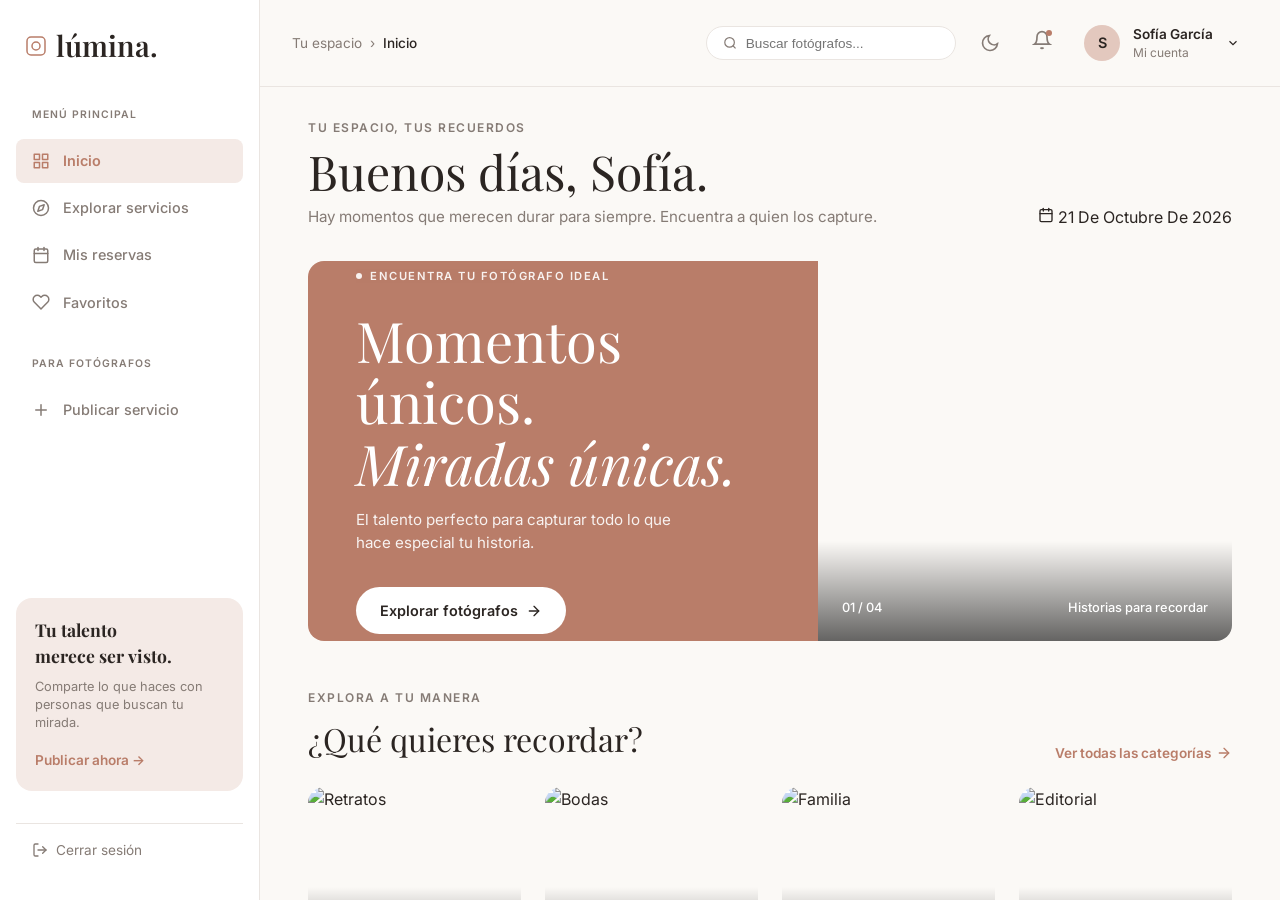
==== index.html @ 5fdb5029 "feat(html): estructura semántica de las 14 páginas de Lúmina Sesión 1 · Maquetación base: layout app" ====
<!DOCTYPE html>
<html lang="es">

<head>
  <meta charset="UTF-8">
  <meta name="viewport" content="width=device-width, initial-scale=1.0">
  <title>Inicio | Lúmina</title>
  <link rel="stylesheet" href="css/styles.css">
</head>

<body>
  <input type="checkbox" id="theme-toggle" aria-label="Cambiar entre tema claro y oscuro">
  <div class="app-layout">

    <!-- SIDEBAR IZQUIERDO -->
    <aside class="sidebar">
      <a href="index.html" class="sidebar__logo">
        <svg width="24" height="24" viewBox="0 0 24 24" fill="none" stroke="currentColor" stroke-width="1.5"
          stroke-linecap="round" stroke-linejoin="round" style="color: var(--color-primary);">
          <rect x="3" y="3" width="18" height="18" rx="4" ry="4"></rect>
          <circle cx="12" cy="12" r="4"></circle>
        </svg>
        lúmina.
      </a>

      <div class="sidebar__section-title">MENÚ PRINCIPAL</div>
      <nav class="sidebar__nav">
        <a href="index.html" class="active">
          <svg width="18" height="18" viewBox="0 0 24 24" fill="none" stroke="currentColor" stroke-width="2"
            stroke-linecap="round" stroke-linejoin="round">
            <rect x="3" y="3" width="7" height="7"></rect>
            <rect x="14" y="3" width="7" height="7"></rect>
            <rect x="14" y="14" width="7" height="7"></rect>
            <rect x="3" y="14" width="7" height="7"></rect>
          </svg>
          Inicio
        </a>
        <a href="explorar.html">
          <svg width="18" height="18" viewBox="0 0 24 24" fill="none" stroke="currentColor" stroke-width="2"
            stroke-linecap="round" stroke-linejoin="round">
            <circle cx="12" cy="12" r="10"></circle>
            <polygon points="16.24 7.76 14.12 14.12 7.76 16.24 9.88 9.88 16.24 7.76"></polygon>
          </svg>
          Explorar servicios
        </a>
        <a href="reservas.html">
          <svg width="18" height="18" viewBox="0 0 24 24" fill="none" stroke="currentColor" stroke-width="2"
            stroke-linecap="round" stroke-linejoin="round">
            <rect x="3" y="4" width="18" height="18" rx="2" ry="2"></rect>
            <line x1="16" y1="2" x2="16" y2="6"></line>
            <line x1="8" y1="2" x2="8" y2="6"></line>
            <line x1="3" y1="10" x2="21" y2="10"></line>
          </svg>
          Mis reservas
        </a>
        <a href="favoritos.html">
          <svg width="18" height="18" viewBox="0 0 24 24" fill="none" stroke="currentColor" stroke-width="2"
            stroke-linecap="round" stroke-linejoin="round">
            <path
              d="M20.84 4.61a5.5 5.5 0 0 0-7.78 0L12 5.67l-1.06-1.06a5.5 5.5 0 0 0-7.78 7.78l1.06 1.06L12 21.23l7.78-7.78 1.06-1.06a5.5 5.5 0 0 0 0-7.78z">
            </path>
          </svg>
          Favoritos
        </a>
      </nav>

      <div class="sidebar__section-title">PARA FOTÓGRAFOS</div>
      <nav class="sidebar__nav">
        <a href="crear.html">
          <svg width="18" height="18" viewBox="0 0 24 24" fill="none" stroke="currentColor" stroke-width="2"
            stroke-linecap="round" stroke-linejoin="round">
            <line x1="12" y1="5" x2="12" y2="19"></line>
            <line x1="5" y1="12" x2="19" y2="12"></line>
          </svg>
          Publicar servicio
        </a>
      </nav>

      <div class="sidebar__promo">
        <h4>Tu talento<br>merece ser visto.</h4>
        <p>Comparte lo que haces con personas que buscan tu mirada.</p>
        <a href="crear.html">Publicar ahora →</a>
      </div>

      <a href="login.html" class="sidebar__logout">
        <svg width="16" height="16" viewBox="0 0 24 24" fill="none" stroke="currentColor" stroke-width="2"
          stroke-linecap="round" stroke-linejoin="round">
          <path d="M9 21H5a2 2 0 0 1-2-2V5a2 2 0 0 1 2-2h4"></path>
          <polyline points="16 17 21 12 16 7"></polyline>
          <line x1="21" y1="12" x2="9" y2="12"></line>
        </svg>
        Cerrar sesión
      </a>
    </aside>

    <!-- CONTENIDO DERECHO -->
    <div class="main-wrapper">

      <!-- TOPBAR ACTUALIZADA -->
      <header class="topbar">
        <div class="breadcrumbs">
          Tu espacio <span>›</span> <strong>Inicio</strong> <!-- Cambia "Inicio" por el nombre de la página actual -->
        </div>
        <div class="topbar__actions">
          <div class="search-bar">
            <svg width="16" height="16" viewBox="0 0 24 24" fill="none" stroke="currentColor" stroke-width="2">
              <circle cx="11" cy="11" r="8"></circle>
              <line x1="21" y1="21" x2="16.65" y2="16.65"></line>
            </svg>
            <input type="text" placeholder="Buscar fotógrafos...">
          </div>

          <label for="theme-toggle" class="icon-btn theme-btn" title="Cambiar tema claro/oscuro" style="margin-right: 0.5rem; cursor: pointer;">
            <svg class="theme-icon--moon" width="20" height="20" viewBox="0 0 24 24" fill="none" stroke="currentColor" stroke-width="2">
              <path d="M21 12.79A9 9 0 1 1 11.21 3 7 7 0 0 0 21 12.79z"></path>
            </svg>
            <svg class="theme-icon--sun" width="20" height="20" viewBox="0 0 24 24" fill="none" stroke="currentColor" stroke-width="2">
              <circle cx="12" cy="12" r="4"></circle>
              <path d="M12 2v2M12 20v2M4.93 4.93l1.41 1.41M17.66 17.66l1.41 1.41M2 12h2M20 12h2M4.93 19.07l1.41-1.41M17.66 6.34l1.41-1.41"></path>
            </svg>
          </label>

          <!-- ENLACE A NOTIFICACIONES -->
          <a href="notificaciones.html" class="icon-btn" title="Notificaciones" style="text-decoration: none;">
            <svg width="20" height="20" viewBox="0 0 24 24" fill="none" stroke="currentColor" stroke-width="2">
              <path d="M18 8A6 6 0 0 0 6 8c0 7-3 9-3 9h18s-3-2-3-9"></path>
              <path d="M13.73 21a2 2 0 0 1-3.46 0"></path>
            </svg>
          </a>

          <!-- MENÚ DE USUARIO -->
          <div class="user-profile-wrapper">
            <input type="checkbox" id="user-menu-toggle" class="user-dropdown-toggle">
            <label for="user-menu-toggle" class="user-profile-btn">
              <div class="user-avatar">S</div>
              <div class="user-info">
                <span class="user-name">Sofía García</span>
                <span class="user-role">Mi cuenta</span>
              </div>
              <svg width="14" height="14" viewBox="0 0 24 24" fill="none" stroke="currentColor" stroke-width="2">
                <polyline points="6 9 12 15 18 9"></polyline>
              </svg>
            </label>
            <div class="user-dropdown">
              <a href="perfil.html">Mi perfil</a>
              <a href="ajustes.html">Configuración</a>
              <a href="ayuda.html">Ayuda</a>
              <hr>
              <a href="login.html" style="color: var(--color-primary); font-weight: 600;">Cerrar sesión</a>
            </div>
          </div>
        </div>
      </header>

      <!-- ÁREA PRINCIPAL -->
      <main class="content-area">

        <!-- Encabezado del Dashboard -->
        <div class="page-header" style="display: flex; justify-content: space-between; align-items: flex-end;">
          <div>
            <div class="page-header__subtitle">TU ESPACIO, TUS RECUERDOS</div>
            <h1>Buenos días, Sofía.</h1>
            <p>Hay momentos que merecen durar para siempre. Encuentra a quien los capture.</p>
          </div>
          <div class="date-badge">
            <svg width="16" height="16" viewBox="0 0 24 24" fill="none" stroke="currentColor" stroke-width="2"
              stroke-linecap="round" stroke-linejoin="round">
              <rect x="3" y="4" width="18" height="18" rx="2" ry="2"></rect>
              <line x1="16" y1="2" x2="16" y2="6"></line>
              <line x1="8" y1="2" x2="8" y2="6"></line>
              <line x1="3" y1="10" x2="21" y2="10"></line>
            </svg>
            21 De Octubre De 2026
          </div>
        </div>

        <!-- Hero Banner -->
        <section class="hero-banner">
          <div class="hero-banner__left">
            <div class="hero-banner__tag">ENCUENTRA TU FOTÓGRAFO IDEAL</div>
            <h2>Momentos únicos.<br><i>Miradas únicas.</i></h2>
            <p>El talento perfecto para capturar todo lo que hace especial tu historia.</p>
            <a href="explorar.html" class="btn-white">
              Explorar fotógrafos
              <svg width="16" height="16" viewBox="0 0 24 24" fill="none" stroke="currentColor" stroke-width="2"
                stroke-linecap="round" stroke-linejoin="round">
                <line x1="5" y1="12" x2="19" y2="12"></line>
                <polyline points="12 5 19 12 12 19"></polyline>
              </svg>
            </a>
          </div>
          <div class="hero-banner__right">
            <div class="hero-pagination">01 / 04</div>
            <div class="hero-caption">Historias para recordar</div>
          </div>
        </section>

        <!-- Sección Categorías -->
        <section>
          <div class="section-header">
            <div>
              <div class="page-header__subtitle">EXPLORA A TU MANERA</div>
              <h3>¿Qué quieres recordar?</h3>
            </div>
            <a href="explorar.html">Ver todas las categorías
              <svg width="16" height="16" viewBox="0 0 24 24" fill="none" stroke="currentColor" stroke-width="2"
                stroke-linecap="round" stroke-linejoin="round">
                <line x1="5" y1="12" x2="19" y2="12"></line>
                <polyline points="12 5 19 12 12 19"></polyline>
              </svg>
            </a>
          </div>

          <div class="categories-grid">
            <a href="detalle.html" class="category-card">
              <img src="https://images.unsplash.com/photo-1534528741775-53994a69daeb?q=80&w=500&auto=format&fit=crop"
                alt="Retratos">
              <div class="category-card__title">Retratos</div>
              <div class="category-card__arrow">↗</div>
            </a>
            <a href="detalle.html" class="category-card">
              <img src="https://images.unsplash.com/photo-1519741497674-611481863552?q=80&w=500&auto=format&fit=crop"
                alt="Bodas">
              <div class="category-card__title">Bodas</div>
              <div class="category-card__arrow">↗</div>
            </a>
            <a href="detalle.html" class="category-card">
              <img src="https://images.unsplash.com/photo-1511895426328-dc8714191300?q=80&w=500&auto=format&fit=crop"
                alt="Familia">
              <div class="category-card__title">Familia</div>
              <div class="category-card__arrow">↗</div>
            </a>
            <a href="detalle.html" class="category-card">
              <img src="https://images.unsplash.com/photo-1531746020798-e6953c6e8e04?q=80&w=500&auto=format&fit=crop"
                alt="Editorial">
              <div class="category-card__title">Editorial</div>
              <div class="category-card__arrow">↗</div>
            </a>
          </div>
        </section>

      </main>
    </div>
  </div>
</body>

</html>
---- css/styles.css ----
@import url('variables.css');

/* --- RESET Y BASE --- */
*, *::before, *::after { box-sizing: border-box; margin: 0; padding: 0; }
body { font-family: var(--font-sans); background: var(--color-bg); color: var(--color-text-main); line-height: 1.5; -webkit-font-smoothing: antialiased; height: 100vh; overflow: hidden; }
a { text-decoration: none; color: inherit; }
ul { list-style: none; }
img { max-width: 100%; display: block; object-fit: cover; }

/* --- LAYOUT PRINCIPAL (APP) --- */
.app-layout { display: flex; height: 100vh; }

/* --- SIDEBAR --- */
.sidebar { width: 260px; background: var(--color-surface); border-right: 1px solid var(--color-border); display: flex; flex-direction: column; padding: 1.5rem 1rem; height: 100%; flex-shrink: 0; overflow-y: auto; }
.sidebar__logo { font-family: var(--font-serif); font-size: 1.8rem; font-weight: 600; display: flex; align-items: center; gap: 0.5rem; margin-bottom: 2.5rem; padding-left: 0.5rem; }
.sidebar__section-title { font-size: 0.65rem; text-transform: uppercase; letter-spacing: 1px; color: var(--color-text-muted); margin-bottom: 1rem; padding-left: 1rem; font-weight: 600; }
.sidebar__nav { display: flex; flex-direction: column; gap: 0.2rem; margin-bottom: 2rem; }
.sidebar__nav a { display: flex; align-items: center; gap: 0.8rem; padding: 0.7rem 1rem; border-radius: var(--radius-sm); color: var(--color-text-muted); font-size: 0.9rem; font-weight: 500; transition: all 0.2s; }
.sidebar__nav a.active { background: var(--color-badge-bg); color: var(--color-primary); font-weight: 600; }
.sidebar__nav a:hover:not(.active) { background: var(--color-bg); color: var(--color-text-main); }
.sidebar__promo { background: var(--color-badge-bg); padding: 1.2rem; border-radius: var(--radius-md); margin-top: auto; margin-bottom: 1rem; }
.sidebar__promo h4 { font-family: var(--font-serif); font-size: 1.1rem; margin-bottom: 0.5rem; color: var(--color-text-main); }
.sidebar__promo p { font-size: 0.8rem; color: var(--color-text-muted); margin-bottom: 1rem; line-height: 1.4; }
.sidebar__promo a { font-size: 0.85rem; font-weight: 600; color: var(--color-primary); }
.sidebar__logout { display: flex; align-items: center; gap: 0.5rem; font-size: 0.85rem; color: var(--color-text-muted); padding: 1rem; border-top: 1px solid var(--color-border); margin-top: 1rem; }

/* --- CONTENIDO PRINCIPAL (DERECHA) --- */
.main-wrapper { flex: 1; display: flex; flex-direction: column; overflow-y: auto; background: var(--color-bg); }

/* Topbar */
.topbar { display: flex; justify-content: space-between; align-items: center; padding: 1rem 2rem; background: var(--color-bg); border-bottom: 1px solid var(--color-border); position: sticky; top: 0; z-index: 10; }
.breadcrumbs { font-size: 0.85rem; color: var(--color-text-muted); display: flex; gap: 0.5rem; }
.breadcrumbs strong { color: var(--color-text-main); font-weight: 500; }
.topbar__actions { display: flex; align-items: center; gap: 1.5rem; }
.search-bar { display: flex; align-items: center; background: var(--color-surface); border: 1px solid var(--color-border); border-radius: var(--radius-full); padding: 0.5rem 1rem; width: 250px; gap: 0.5rem; color: var(--color-text-muted); }
.search-bar input { border: none; background: transparent; outline: none; font-size: 0.85rem; width: 100%; color: var(--color-text-main); }
.icon-btn { background: none; border: none; cursor: pointer; color: var(--color-text-muted); position: relative; }
.icon-btn::after { content: ''; position: absolute; top: 0; right: 0; width: 6px; height: 6px; background: var(--color-primary); border-radius: 50%; }
.user-profile { display: flex; align-items: center; gap: 0.8rem; cursor: pointer; }
.user-avatar { width: 36px; height: 36px; border-radius: 50%; background: #e3c8be; display: grid; place-items: center; font-weight: 600; color: var(--color-text-main); font-size: 0.9rem; }
.user-info { display: flex; flex-direction: column; }
.user-name { font-size: 0.85rem; font-weight: 600; }
.user-role { font-size: 0.75rem; color: var(--color-text-muted); }

/* Contenido */
.content-area { padding: 2rem 3rem; max-width: 1400px; margin: 0 auto; width: 100%; }

/* Títulos de página */
.page-header { margin-bottom: 2rem; }
.page-header__subtitle { font-size: 0.75rem; text-transform: uppercase; letter-spacing: 1.5px; color: var(--color-text-muted); font-weight: 600; margin-bottom: 0.5rem; }
.page-header h1 { font-family: var(--font-serif); font-size: 3rem; font-weight: 400; line-height: 1.1; margin-bottom: 0.5rem; color: var(--color-text-main); }
.page-header p { color: var(--color-text-muted); font-size: 0.95rem; }

/* --- COMPONENTES GENERALES (Tarjetas, botones, formularios) --- */
.btn { display: inline-flex; align-items: center; justify-content: center; gap: 0.5rem; padding: 0.8rem 1.5rem; border-radius: var(--radius-full); font-family: var(--font-sans); font-weight: 500; font-size: 0.9rem; border: none; cursor: pointer; transition: all 0.2s ease; }
.btn--primary { background: var(--color-primary); color: white; }
.btn--primary:hover { background: var(--color-primary-hover); }
.btn--outline { border: 1px solid var(--color-border); background: var(--color-surface); color: var(--color-text-main); }
.btn--outline:hover { background: var(--color-bg); }
.btn-white { background: white; color: var(--color-text-main); padding: 0.8rem 1.5rem; border-radius: var(--radius-full); font-weight: 600; font-size: 0.9rem; display: inline-flex; align-items: center; gap: 0.5rem; width: fit-content; transition: transform 0.2s; }
.btn-white:hover { transform: translateY(-2px); }
.btn--block { width: 100%; }

/* Grid de Tarjetas (Explorar, Favoritos) */
.grid-cards { display: grid; grid-template-columns: repeat(auto-fill, minmax(300px, 1fr)); gap: 2rem; }
.card { background: var(--color-surface); border-radius: var(--radius-md); overflow: hidden; border: 1px solid var(--color-border); display: flex; flex-direction: column; transition: transform 0.2s, box-shadow 0.2s; }
.card:hover { transform: translateY(-4px); box-shadow: var(--shadow-sm); }
.card__img { height: 220px; background: #e5e0dc; position: relative; background-size: cover; background-position: center; }
.card__badge { position: absolute; top: 1rem; left: 1rem; background: rgba(255,255,255,0.9); backdrop-filter: blur(4px); padding: 0.4rem 0.8rem; border-radius: var(--radius-full); font-size: 0.75rem; font-weight: 600; }
.card__heart { position: absolute; top: 1rem; right: 1rem; background: rgba(255,255,255,0.9); border-radius: 50%; width: 36px; height: 36px; display: grid; place-items: center; cursor: pointer; font-size: 1.2rem; color: var(--color-text-muted); border: none; }
.card__body { padding: 1.5rem; display: flex; flex-direction: column; gap: 0.8rem; flex: 1; }
.card__title { font-family: var(--font-serif); font-size: 1.3rem; color: var(--color-text-main); }
.card__meta { font-size: 0.85rem; color: var(--color-text-muted); display: flex; justify-content: space-between; align-items: center; margin-top: auto; }
.card__price { font-weight: 600; font-size: 1rem; color: var(--color-text-main); }

/* Formularios */
.form-container { background: var(--color-surface); padding: 2.5rem; border-radius: var(--radius-md); border: 1px solid var(--color-border); box-shadow: var(--shadow-sm); }
.form-group { margin-bottom: 1.5rem; }
.form-group label { display: block; font-size: 0.85rem; font-weight: 500; margin-bottom: 0.5rem; color: var(--color-text-main); }
.form-control { width: 100%; padding: 0.9rem 1rem; border: 1px solid var(--color-border); border-radius: var(--radius-sm); font-family: var(--font-sans); font-size: 0.95rem; background: var(--color-bg); color: var(--color-text-main); transition: border 0.2s; }
.form-control:focus { outline: none; border-color: var(--color-primary); background: var(--color-surface); }
textarea.form-control { resize: vertical; min-height: 100px; }

/* --- ESTILOS ESPECÍFICOS DE VISTAS --- */

/* 1. Hero Banner (Index) */
.hero-banner { display: flex; border-radius: var(--radius-md); overflow: hidden; height: 380px; margin-bottom: 3rem; }
.hero-banner__left { flex: 1; background: var(--color-primary); padding: 3rem; display: flex; flex-direction: column; justify-content: center; color: white; }
.hero-banner__tag { font-size: 0.7rem; text-transform: uppercase; letter-spacing: 1.5px; font-weight: 600; margin-bottom: 1.5rem; display: flex; align-items: center; gap: 0.5rem; opacity: 0.9; }
.hero-banner__tag::before { content: ''; display: block; width: 6px; height: 6px; background: white; border-radius: 50%; }
.hero-banner h2 { font-family: var(--font-serif); font-size: 3.5rem; line-height: 1.1; margin-bottom: 1rem; font-weight: 400; }
.hero-banner h2 i { font-style: italic; }
.hero-banner p { font-size: 0.95rem; opacity: 0.9; margin-bottom: 2rem; max-width: 80%; line-height: 1.5; }
.hero-banner__right { flex: 1; background-size: cover; background-position: center; position: relative; }
.hero-banner__right::after { content: ''; position: absolute; bottom: 0; left: 0; right: 0; height: 100px; background: linear-gradient(to top, rgba(0,0,0,0.6), transparent); }
.hero-pagination { position: absolute; bottom: 1.5rem; left: 1.5rem; color: white; font-size: 0.8rem; z-index: 2; font-weight: 500; }
.hero-caption { position: absolute; bottom: 1.5rem; right: 1.5rem; color: white; font-size: 0.8rem; z-index: 2; font-weight: 500; }

/* 2. Categorías Grid (Index) */
.section-header { display: flex; justify-content: space-between; align-items: flex-end; margin-bottom: 1.5rem; }
.section-header h3 { font-family: var(--font-serif); font-size: 2rem; font-weight: 400; }
.section-header a { font-size: 0.85rem; color: var(--color-primary); font-weight: 600; display: flex; align-items: center; gap: 0.3rem; }
.categories-grid { display: grid; grid-template-columns: repeat(4, 1fr); gap: 1.5rem; }
.category-card { position: relative; height: 200px; border-radius: var(--radius-md); overflow: hidden; cursor: pointer; }
.category-card img { width: 100%; height: 100%; object-fit: cover; transition: transform 0.3s; }
.category-card:hover img { transform: scale(1.05); }
.category-card::after { content: ''; position: absolute; inset: 0; background: linear-gradient(to top, rgba(0,0,0,0.7) 0%, transparent 50%); }
.category-card__title { position: absolute; bottom: 1rem; left: 1rem; color: white; font-family: var(--font-serif); font-size: 1.3rem; z-index: 2; }
.category-card__arrow { position: absolute; bottom: 1rem; right: 1rem; width: 30px; height: 30px; background: white; border-radius: 50%; display: grid; place-items: center; z-index: 2; color: var(--color-text-main); font-size: 0.8rem; }

/* 3. Tarjeta de Reserva (Reservas) */
.reserva-card { display: flex; flex-direction: column; background: var(--color-surface); border-radius: var(--radius-md); border: 1px solid var(--color-border); overflow: hidden; margin-bottom: 2rem; }
.reserva-img { height: 250px; background-size: cover; background-position: center; }
.reserva-body { padding: 2rem; flex: 1; }
.reserva-header { display: flex; justify-content: space-between; align-items: flex-start; margin-bottom: 1.5rem; }
.badge-confirmada { background: #e8f5e9; color: #2e7d32; padding: 0.3rem 0.8rem; border-radius: var(--radius-full); font-size: 0.75rem; font-weight: 600; display: inline-block; margin-bottom: 1rem; }
@media (min-width: 768px) {
  .reserva-card { flex-direction: row; }
  .reserva-img { width: 300px; height: auto; flex-shrink: 0; }
}

/* 4. Layout Detalle */
.detail-layout { display: grid; grid-template-columns: 1fr; gap: 3rem; }
.detail-img { border-radius: var(--radius-md); height: 400px; background-size: cover; background-position: center; }
@media (min-width: 768px) { .detail-layout { grid-template-columns: 1.2fr 1fr; } }

/* --- MENÚ DESPLEGABLE DE USUARIO (CSS PURO) --- */
.user-profile-wrapper {
  position: relative;
  display: inline-block;
}

/* Quitamos el estilo de botón por defecto */
.user-profile-btn {
  display: flex;
  align-items: center;
  gap: 0.8rem;
  background: none;
  border: none;
  cursor: pointer;
  font-family: inherit;
  padding: 0.5rem;
  border-radius: var(--radius-sm);
  transition: background 0.2s;
}

.user-profile-btn:hover {
  background: var(--color-surface);
}

/* El menú desplegable (oculto por defecto) */
.user-dropdown {
  display: none;
  position: absolute;
  top: 100%;
  right: 0;
  margin-top: 0.5rem;
  background: var(--color-surface);
  border: 1px solid var(--color-border);
  border-radius: var(--radius-md);
  box-shadow: var(--shadow-md);
  width: 220px;
  z-index: 100;
  padding: 0.5rem 0;
}

/* Cuando el checkbox está marcado, mostramos el menú */
.user-dropdown-toggle:checked ~ .user-dropdown {
  display: block;
}

/* Elementos del menú */
.user-dropdown a {
  display: block;
  padding: 0.8rem 1.5rem;
  font-size: 0.9rem;
  color: var(--color-text-main);
  transition: background 0.2s;
}

.user-dropdown a:hover {
  background: var(--color-bg);
  color: var(--color-primary);
}

.user-dropdown hr {
  border: 0;
  border-top: 1px solid var(--color-border);
  margin: 0.5rem 0;
}

/* Ocultamos el checkbox real */
.user-dropdown-toggle {
  display: none;
}

/* Efecto de notificaciones */
.icon-btn:hover {
  color: var(--color-primary);
}

/* --- RESPONSIVE --- */
@media (max-width: 1024px) {
  .user-info { display: none; } /* Ocultar texto en móviles para ahorrar espacio */
}

/* --- BOTÓN DE FAVORITOS (CORAZÓN) --- */
.fav-checkbox {
  display: none; /* Ocultamos el checkbox real */
}

.fav-label {
  position: absolute;
  top: 1rem;
  right: 1rem;
  background: rgba(255, 255, 255, 0.9);
  backdrop-filter: blur(4px);
  border-radius: 50%;
  width: 36px;
  height: 36px;
  display: grid;
  place-items: center;
  cursor: pointer;
  color: var(--color-text-muted); /* Color inicial gris */
  transition: all 0.2s ease;
  font-size: 1.2rem;
  border: none;
}

.fav-label:hover {
  transform: scale(1.1);
  background: white;
}

/* Cuando el checkbox está marcado, el label se pone rojo (o color primary) */
.fav-checkbox:checked + .fav-label {
  color: #d9534f; /* Un rojo bonito o usa var(--color-primary) */
  background: white;
}

/* Cambiamos el icono usando contenido en CSS (opcional, pero queda muy limpio) */
.fav-label::before {
  content: '♡'; /* Corazón vacío */
}

.fav-checkbox:checked + .fav-label::before {
  content: '♥'; /* Corazón lleno */
}
/* --- PÁGINA DE FAVORITOS (solo CSS, sin JavaScript) --- */
.fav-page { display: flex; flex-direction: column; counter-reset: favs; }
.fav-page__header { order: 1; }
.fav-count { order: 2; font-size: 0.85rem; color: var(--color-text-muted); margin-bottom: 1.5rem; }
.fav-page .grid-cards { order: 3; }
.fav-empty { order: 4; }

/* Cada corazón marcado (y visible) suma 1 al contador */
.fav-page .fav-checkbox:checked + .fav-label { counter-increment: favs; }
.fav-count::before { content: "Servicios guardados: " counter(favs); }

/* Al desmarcar el corazón, la tarjeta se oculta */
.fav-page .card:has(.fav-checkbox:not(:checked)) { display: none; }

/* Estado vacío */
.fav-empty { display: none; text-align: center; padding: 4rem 1rem; color: var(--color-text-muted); }
.fav-empty__icon { font-size: 3rem; margin-bottom: 1rem; }
.fav-empty h3 { font-family: var(--font-serif); color: var(--color-text-main); margin-bottom: 0.5rem; }
.fav-empty p { margin-bottom: 1.5rem; }
.fav-page:not(:has(.fav-checkbox:checked)) .fav-empty { display: block; }
.fav-page:not(:has(.fav-checkbox:checked)) .fav-count { display: none; }

/* --- FILTROS DE EXPLORAR (solo CSS, sin JavaScript) --- */
.cat-radio { display: none; }
.filter-chips { display: flex; gap: 0.8rem; overflow-x: auto; margin-bottom: 2.5rem; padding-bottom: 0.5rem; }
.chip { cursor: pointer; white-space: nowrap; }

/* Chip activo */
.content-area:has(#cat-todos:checked) .chip--todos,
.content-area:has(#cat-retratos:checked) .chip--retratos,
.content-area:has(#cat-bodas:checked) .chip--bodas,
.content-area:has(#cat-familia:checked) .chip--familia,
.content-area:has(#cat-editorial:checked) .chip--editorial { background: var(--color-text-main); color: var(--color-bg); border-color: var(--color-text-main); }
.content-area:has(#cat-favoritos:checked) .chip--favoritos { background: var(--color-primary); color: #fff; border-color: var(--color-primary); }

/* Mostrar solo las tarjetas de la categoría elegida */
.content-area:has(#cat-retratos:checked) .card:not(.card--retratos),
.content-area:has(#cat-bodas:checked) .card:not(.card--bodas),
.content-area:has(#cat-familia:checked) .card:not(.card--familia),
.content-area:has(#cat-editorial:checked) .card:not(.card--editorial) { display: none; }

/* Filtro de favoritos: solo tarjetas con el corazón marcado */
.content-area:has(#cat-favoritos:checked) .card:not(:has(.fav-checkbox:checked)) { display: none; }

/* Texto del contador */
.count--cat, .count--favoritos { display: none; }
.content-area:has(.cat-radio:not(#cat-todos):checked) .count--todos { display: none; }
.content-area:has(.cat-radio:not(#cat-todos):not(#cat-favoritos):checked) .count--cat { display: inline; }
.content-area:has(#cat-favoritos:checked) .count--favoritos { display: inline; }

/* Aviso cuando el filtro de favoritos no tiene ninguno marcado */
.content-area:has(#cat-favoritos:checked):not(:has(.fav-checkbox:checked)) .fav-empty { display: block; }

/* --- PANEL DE PAGO (CHECKOUT) --- */
.checkout-toggle { display: none; }

.checkout-overlay {
  position: fixed;
  top: 0; left: 0; right: 0; bottom: 0;
  background: rgba(0, 0, 0, 0.4);
  backdrop-filter: blur(4px);
  opacity: 0;
  pointer-events: none;
  transition: opacity 0.3s ease;
  z-index: 1000;
}

.checkout-panel {
  position: fixed;
  top: 0; right: 0; bottom: 0;
  width: 100%;
  max-width: 450px;
  background: var(--color-surface);
  box-shadow: -5px 0 30px rgba(0,0,0,0.1);
  transform: translateX(100%);
  transition: transform 0.3s cubic-bezier(0.4, 0, 0.2, 1);
  z-index: 1001;
  display: flex;
  flex-direction: column;
  padding: 2rem;
  overflow-y: auto;
}

/* Cuando el checkbox está marcado, mostramos el panel */
.checkout-toggle:checked ~ .checkout-overlay { opacity: 1; pointer-events: auto; }
.checkout-toggle:checked ~ .checkout-panel { transform: translateX(0); }

/* Estilos internos del panel */
.checkout-header {
  display: flex;
  justify-content: space-between;
  align-items: center;
  margin-bottom: 2rem;
  padding-bottom: 1rem;
  border-bottom: 1px solid var(--color-border);
}

.checkout-header h2 { font-family: var(--font-serif); font-size: 1.8rem; }
.checkout-close {
  background: none; border: none; cursor: pointer; color: var(--color-text-muted);
  font-size: 1.5rem; display: flex; align-items: center; justify-content: center;
  width: 36px; height: 36px; border-radius: 50%; transition: background 0.2s;
}
.checkout-close:hover { background: var(--color-bg); color: var(--color-text-main); }

.checkout-summary {
  background: var(--color-bg);
  padding: 1.5rem;
  border-radius: var(--radius-md);
  margin-bottom: 2rem;
  border: 1px solid var(--color-border);
}

.checkout-summary-row {
  display: flex; justify-content: space-between; margin-bottom: 0.8rem; font-size: 0.9rem; color: var(--color-text-muted);
}
.checkout-summary-row.total {
  margin-top: 1rem; padding-top: 1rem; border-top: 1px dashed var(--color-border);
  font-size: 1.1rem; font-weight: 600; color: var(--color-text-main); margin-bottom: 0;
}

.checkout-form .form-group { margin-bottom: 1rem; }
.checkout-form .form-row { display: grid; grid-template-columns: 1fr 1fr; gap: 1rem; }

/* Animación para el check de éxito */
.success-icon {
  width: 60px; height: 60px; background: #e8f5e9; color: #2e7d32;
  border-radius: 50%; display: grid; place-items: center;
  font-size: 2rem; margin: 0 auto 1rem auto;
}

/* Hace que toda la tarjeta se sienta clicable */
.card-link {
  text-decoration: none;
  color: inherit;
  display: block;
  height: 100%;
}
.card-link:hover .card {
  transform: translateY(-4px);
  box-shadow: var(--shadow-md);
}

/* --- TOAST NOTIFICATION --- */
.toast-container {
  position: fixed;
  bottom: 2rem;
  right: 2rem;
  z-index: 9999;
  display: flex;
  flex-direction: column;
  gap: 1rem;
  pointer-events: none;
}

.toast {
  background: var(--color-text-main); /* Fondo oscuro (o claro en dark mode) */
  color: var(--color-surface);
  padding: 1rem 1.5rem;
  border-radius: var(--radius-full);
  font-size: 0.9rem;
  font-weight: 500;
  box-shadow: 0 10px 30px rgba(0,0,0,0.15);
  display: flex;
  align-items: center;
  gap: 0.5rem;
  opacity: 0;
  transform: translateY(20px);
  transition: all 0.3s ease;
}

/* Cuando el checkbox del corazón está marcado, mostramos el toast */
.fav-checkbox:checked ~ .toast-container .toast {
  opacity: 1;
  transform: translateY(0);
}

/* --- TOASTS --- */
.toast {
  position: fixed;
  bottom: 2rem;
  right: 2rem;
  background: var(--color-text-main);
  color: var(--color-bg);
  padding: 1rem 1.5rem;
  border-radius: var(--radius-full);
  font-size: 0.9rem;
  font-weight: 500;
  box-shadow: 0 10px 30px rgba(0,0,0,0.2);
  display: flex;
  align-items: center;
  gap: 0.6rem;
  z-index: 9999;
  opacity: 0;
  transform: translateY(20px);
  pointer-events: none;
  transition: all 0.3s cubic-bezier(0.4, 0, 0.2, 1);
}

.toast svg { color: #d9534f; }

/* Mostramos el toast cuando el checkbox está marcado */
.fav-checkbox:checked ~ .toast {
  opacity: 1;
  transform: translateY(0);
}
/* --- RESEÑAS (solo CSS, sin JavaScript) --- */
.form-label-like { display: block; font-size: 0.9rem; font-weight: 500; margin-bottom: 0.5rem; }

/* Estrellas: los radios van de 5 a 1 en el HTML y se invierten con row-reverse,
   así "los hermanos siguientes" (~) son las estrellas de menor valor */
.star-rating { display: inline-flex; flex-direction: row-reverse; gap: 0.25rem; }
.star-rating input { position: absolute; opacity: 0; width: 1px; height: 1px; pointer-events: none; }
.star-rating label { font-size: 2rem; line-height: 1; color: #d9d0ca; cursor: pointer; transition: color 0.15s, transform 0.15s; }
.star-rating label:hover { transform: scale(1.15); }
.star-rating input:checked ~ label,
.star-rating label:hover,
.star-rating label:hover ~ label { color: var(--color-primary); }
.star-rating input:focus-visible + label { outline: 2px solid var(--color-primary); outline-offset: 2px; border-radius: 4px; }

/* Validación visual */
.resena-form textarea:user-invalid { border-color: #c0504d; }

/* Confirmación con :target; al aparecer oculta el formulario */
.resena-enviada { display: none; text-align: center; padding: 2rem 1rem; background: var(--color-badge-bg); border-radius: var(--radius-md); }
.resena-enviada__icon { width: 3rem; height: 3rem; margin: 0 auto 1rem; border-radius: 50%; background: var(--color-primary); color: #fff; display: flex; align-items: center; justify-content: center; font-size: 1.5rem; }
.resena-enviada h4 { font-family: var(--font-serif); font-size: 1.5rem; margin-bottom: 0.5rem; }
.resena-enviada p { color: var(--color-text-muted); margin-bottom: 1.25rem; }
.resena-enviada:target { display: block; }
.resena-enviada:target + .resena-form { display: none; }
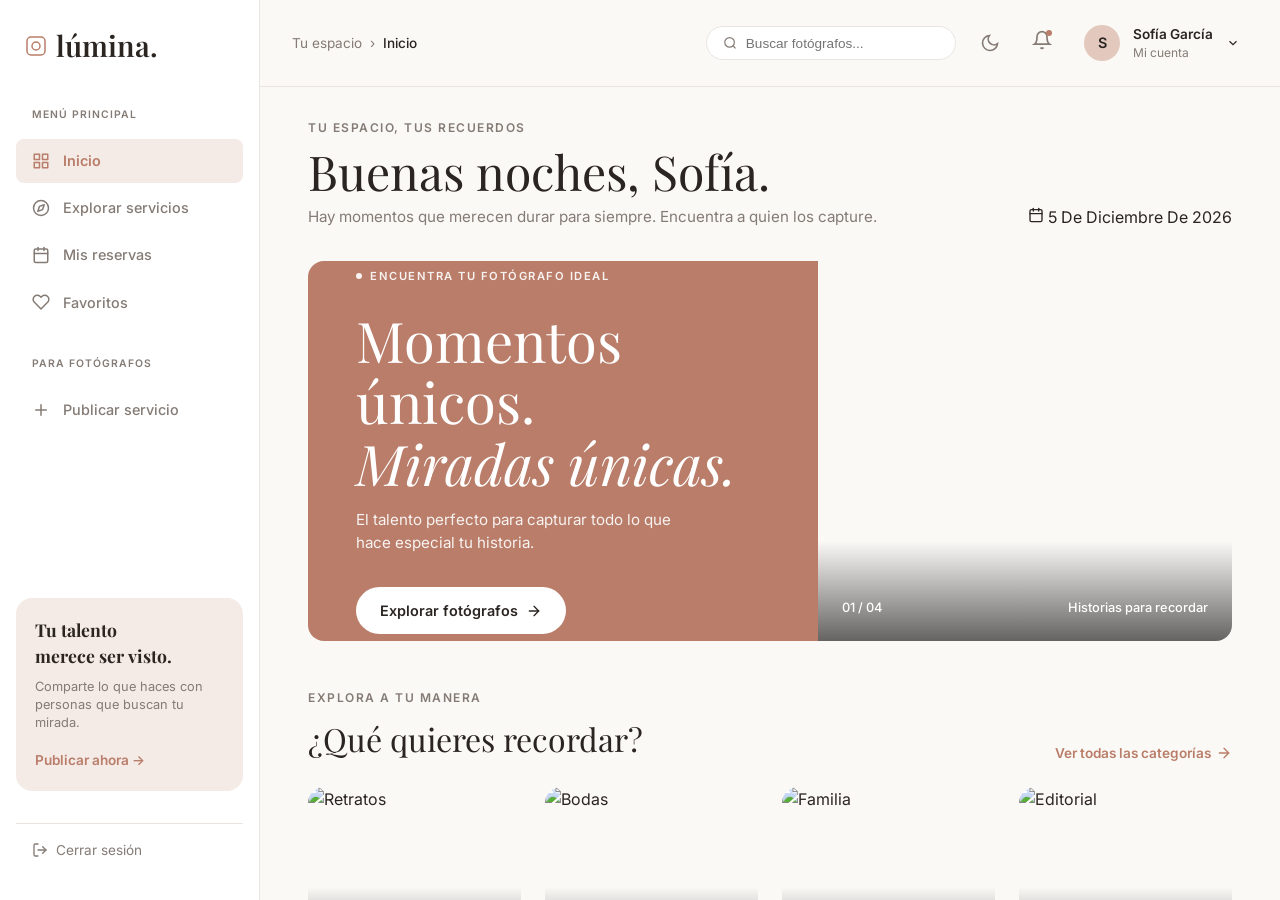
==== commit c6c70ae0: "feat: integra la capa JS en las páginas (Hito 2) Sesión 4 · Carga de scripts en orden mockData → ui " ====
--- a/index.html
+++ b/index.html
@@ -159,7 +159,7 @@
         <div class="page-header" style="display: flex; justify-content: space-between; align-items: flex-end;">
           <div>
             <div class="page-header__subtitle">TU ESPACIO, TUS RECUERDOS</div>
-            <h1>Buenos días, Sofía.</h1>
+            <h1><span id="greeting">Hola</span>, Sofía.</h1>
             <p>Hay momentos que merecen durar para siempre. Encuentra a quien los capture.</p>
           </div>
           <div class="date-badge">
@@ -170,7 +170,7 @@
               <line x1="8" y1="2" x2="8" y2="6"></line>
               <line x1="3" y1="10" x2="21" y2="10"></line>
             </svg>
-            21 De Octubre De 2026
+            <time id="today-date"></time>
           </div>
         </div>
 
@@ -239,9 +239,68 @@
           </div>
         </section>
 
+        <!-- Servicios (renderizados dinámicamente desde js/mockData.js) -->
+        <section id="servicios" class="services-section">
+          <div class="section-header">
+            <div>
+              <div class="page-header__subtitle">SERVICIOS DISPONIBLES</div>
+              <h3 id="services-count">Cargando servicios…</h3>
+            </div>
+            <div class="services-toolbar">
+              <div class="search-bar search-bar--inline">
+                <svg width="16" height="16" viewBox="0 0 24 24" fill="none" stroke="currentColor" stroke-width="2">
+                  <circle cx="11" cy="11" r="8"></circle>
+                  <line x1="21" y1="21" x2="16.65" y2="16.65"></line>
+                </svg>
+                <input type="search" id="dashboard-search" placeholder="Fotógrafo, ciudad, estilo…" aria-label="Filtrar servicios">
+              </div>
+              <select id="services-sort" class="form-control form-control--sm" aria-label="Ordenar servicios">
+                <option value="destacados">Destacados</option>
+                <option value="valoracion">Mejor valorados</option>
+                <option value="precio-asc">Precio: menor a mayor</option>
+                <option value="precio-desc">Precio: mayor a menor</option>
+              </select>
+            </div>
+          </div>
+
+          <div class="filter-chips" id="dashboard-chips" role="group" aria-label="Filtrar por categoría"></div>
+
+          <div class="grid-cards" id="services-grid" aria-live="polite"></div>
+
+          <div class="services-empty" id="services-empty" hidden>
+            <div class="fav-empty__icon">⌕</div>
+            <h3>No hay servicios que coincidan</h3>
+            <p>Prueba con otra palabra o cambia de categoría.</p>
+            <button type="button" class="btn btn--outline" id="services-clear">Limpiar filtros</button>
+          </div>
+        </section>
+
+        <!-- Plantilla de tarjeta (la clona dashboard.js por cada servicio) -->
+        <template id="service-card-template">
+          <div class="card-wrap">
+            <a class="card-link">
+              <article class="card">
+                <div class="card__img">
+                  <span class="card__badge"></span>
+                </div>
+                <div class="card__body">
+                  <h3 class="card__title"></h3>
+                  <div class="card__info"><span class="js-ciudad"></span><span class="js-rating"></span></div>
+                  <div class="card__meta"><span class="js-autor"></span><span class="card__price"></span></div>
+                </div>
+              </article>
+            </a>
+            <!-- Fuera del enlace: un botón no puede ir dentro de un <a> -->
+            <button type="button" class="card__heart js-fav" aria-pressed="false">♡</button>
+          </div>
+        </template>
+
       </main>
     </div>
   </div>
+  <script src="js/mockData.js"></script>
+  <script src="js/ui.js"></script>
+  <script src="js/dashboard.js"></script>
 </body>
 
 </html>
--- a/css/styles.css
+++ b/css/styles.css
@@ -476,3 +476,95 @@
 .resena-enviada p { color: var(--color-text-muted); margin-bottom: 1.25rem; }
 .resena-enviada:target { display: block; }
 .resena-enviada:target + .resena-form { display: none; }
+
+
+/* ==========================================================================
+   HITO 2 — ESTILOS PARA LOS COMPONENTES EN JAVASCRIPT
+   ========================================================================== */
+
+/* --- MENÚ HAMBURGUESA (solo visible en móvil/tablet) --- */
+.hamburger { display: none; flex-direction: column; justify-content: center; gap: 5px; width: 40px; height: 40px; padding: 0 9px; background: var(--color-surface); border: 1px solid var(--color-border); border-radius: var(--radius-sm); cursor: pointer; flex-shrink: 0; }
+.hamburger span { display: block; height: 2px; background: var(--color-text-main); border-radius: 2px; transition: transform 0.25s, opacity 0.2s; }
+.hamburger.is-active span:nth-child(1) { transform: translateY(7px) rotate(45deg); }
+.hamburger.is-active span:nth-child(2) { opacity: 0; }
+.hamburger.is-active span:nth-child(3) { transform: translateY(-7px) rotate(-45deg); }
+.sidebar-backdrop { position: fixed; inset: 0; background: rgba(0,0,0,0.4); opacity: 0; pointer-events: none; transition: opacity 0.25s; z-index: 1999; }
+.sidebar-backdrop.is-visible { opacity: 1; pointer-events: auto; }
+
+@media (max-width: 900px) {
+  .hamburger { display: flex; }
+  .sidebar { position: fixed; top: 0; left: 0; bottom: 0; z-index: 2000; transform: translateX(-100%); transition: transform 0.3s cubic-bezier(0.4, 0, 0.2, 1); box-shadow: 5px 0 30px rgba(0,0,0,0.12); }
+  .sidebar.sidebar--open { transform: translateX(0); }
+  .topbar { padding: 0.8rem 1rem; gap: 0.75rem; }
+  .breadcrumbs { display: none; }
+  .topbar__actions { gap: 0.75rem; flex: 1; justify-content: flex-end; min-width: 0; }
+  .topbar .search-bar { width: auto; flex: 1; min-width: 0; max-width: 250px; }
+  .content-area { padding-inline: 1rem; }
+  .categories-grid { grid-template-columns: repeat(2, 1fr); }
+  .page-header { flex-wrap: wrap; gap: 1rem; }
+}
+@media (max-width: 480px) {
+  .topbar .search-bar { display: none; }
+  .grid-cards { grid-template-columns: 1fr; }
+}
+
+/* --- MODAL DE CONFIRMACIÓN / AVISO --- */
+.modal-overlay { position: fixed; inset: 0; background: rgba(0,0,0,0.45); backdrop-filter: blur(4px); display: grid; place-items: center; padding: 1rem; z-index: 3000; opacity: 0; transition: opacity 0.2s ease; }
+.modal-overlay.is-visible { opacity: 1; }
+.modal { position: relative; width: 100%; max-width: 420px; background: var(--color-surface); color: var(--color-text-main); border: 1px solid var(--color-border); border-radius: var(--radius-md); padding: 2rem; text-align: center; box-shadow: 0 20px 60px rgba(0,0,0,0.2); transform: translateY(12px) scale(0.97); transition: transform 0.2s ease; }
+.modal-overlay.is-visible .modal { transform: none; }
+.modal__close { position: absolute; top: 0.75rem; right: 0.9rem; background: none; border: none; font-size: 1.5rem; line-height: 1; color: var(--color-text-muted); cursor: pointer; }
+.modal__icon { width: 52px; height: 52px; margin: 0 auto 1rem; border-radius: 50%; background: var(--color-badge-bg); color: var(--color-primary); display: grid; place-items: center; font-size: 1.4rem; font-weight: 600; }
+.modal--danger .modal__icon { background: #fbe9e7; color: #c0392b; }
+.modal__title { font-size: 1.5rem; margin-bottom: 0.5rem; }
+.modal__message { color: var(--color-text-muted); font-size: 0.95rem; margin-bottom: 1.5rem; }
+.modal__actions { display: flex; gap: 0.75rem; justify-content: center; flex-wrap: wrap; }
+.modal--danger .modal__ok { background: #c0392b; }
+.modal--danger .modal__ok:hover { background: #a93226; }
+
+/* --- TOASTS GENERADOS POR JS --- */
+.js-toast-stack { position: fixed; bottom: 1.5rem; right: 1.5rem; display: flex; flex-direction: column; gap: 0.5rem; z-index: 3500; }
+.js-toast { background: var(--color-text-main); color: var(--color-bg); padding: 0.8rem 1.2rem; border-radius: var(--radius-full); font-size: 0.85rem; font-weight: 500; box-shadow: var(--shadow-md); animation: toast-in 0.25s ease; transition: opacity 0.3s, transform 0.3s; }
+.js-toast.is-leaving { opacity: 0; transform: translateY(8px); }
+@keyframes toast-in { from { opacity: 0; transform: translateY(8px); } to { opacity: 1; transform: none; } }
+
+/* --- VALIDACIÓN DE FORMULARIOS --- */
+.form-control.is-invalid { border-color: #c0392b; background: rgba(192,57,43,0.06); }
+.form-control.is-valid { border-color: #4a9d6e; }
+.form-control.is-invalid:focus { box-shadow: 0 0 0 3px rgba(192,57,43,0.12); }
+.field-error { display: block; min-height: 1.1em; margin-top: 0.35rem; font-size: 0.78rem; color: #c0392b; }
+.field-error:empty { min-height: 0; margin-top: 0; }
+.form-summary { background: rgba(192,57,43,0.08); border: 1px solid rgba(192,57,43,0.3); color: #c0392b; padding: 0.75rem 1rem; border-radius: var(--radius-sm); font-size: 0.85rem; margin-bottom: 1.25rem; }
+.form-check { display: flex !important; align-items: center; gap: 0.6rem; font-weight: 400 !important; cursor: pointer; }
+.form-check input { width: 18px; height: 18px; accent-color: var(--color-primary); }
+.form-row-2 { display: grid; grid-template-columns: 1fr 1fr; gap: 1rem; }
+@media (max-width: 600px) { .form-row-2 { grid-template-columns: 1fr; } }
+
+.password-strength { display: flex; align-items: center; gap: 0.75rem; margin-top: 0.5rem; }
+.password-strength__bar { display: flex; gap: 4px; flex: 1; }
+.password-strength__bar span { flex: 1; height: 4px; border-radius: 2px; background: var(--color-border); transition: background 0.2s; }
+.password-strength__label { font-size: 0.75rem; color: var(--color-text-muted); min-width: 70px; text-align: right; }
+.password-strength[data-score="1"] .password-strength__bar span:nth-child(-n+1) { background: #c0392b; }
+.password-strength[data-score="2"] .password-strength__bar span:nth-child(-n+2) { background: #e67e22; }
+.password-strength[data-score="3"] .password-strength__bar span:nth-child(-n+3) { background: #d4ac0d; }
+.password-strength[data-score="4"] .password-strength__bar span { background: #4a9d6e; }
+
+/* --- DASHBOARD: SERVICIOS DINÁMICOS --- */
+.services-section { margin-top: 3rem; scroll-margin-top: 5rem; }
+.services-section .section-header { flex-wrap: wrap; gap: 1rem; }
+.services-toolbar { display: flex; gap: 0.75rem; flex-wrap: wrap; align-items: center; }
+.search-bar--inline { width: 260px; max-width: 100%; }
+.search-bar--inline input::-webkit-search-cancel-button { cursor: pointer; }
+.form-control--sm { width: auto; padding: 0.55rem 0.9rem; border-radius: var(--radius-full); font-size: 0.85rem; }
+.js-chip.is-active { background: var(--color-text-main); color: var(--color-bg); border-color: var(--color-text-main); }
+.card__heart.is-fav { color: #d9534f; background: white; }
+.card__heart:hover { transform: scale(1.1); }
+.card__info { display: flex; justify-content: space-between; font-size: 0.8rem; color: var(--color-text-muted); }
+.services-empty { text-align: center; padding: 3rem 1rem; color: var(--color-text-muted); }
+.services-empty h3 { color: var(--color-text-main); margin-bottom: 0.5rem; }
+.services-empty p { margin-bottom: 1.25rem; }
+.card-wrap { position: relative; }
+.card-wrap > .card__heart { position: absolute; top: 1rem; right: 1rem; z-index: 2; transition: transform 0.2s; }
+.card-wrap:hover > .card__heart { transform: translateY(-4px); }
+.card-wrap > .card__heart:hover { transform: translateY(-4px) scale(1.1); }
+.card-wrap > .card__heart:focus-visible, .hamburger:focus-visible, .modal button:focus-visible { outline: 2px solid var(--color-primary); outline-offset: 2px; }
